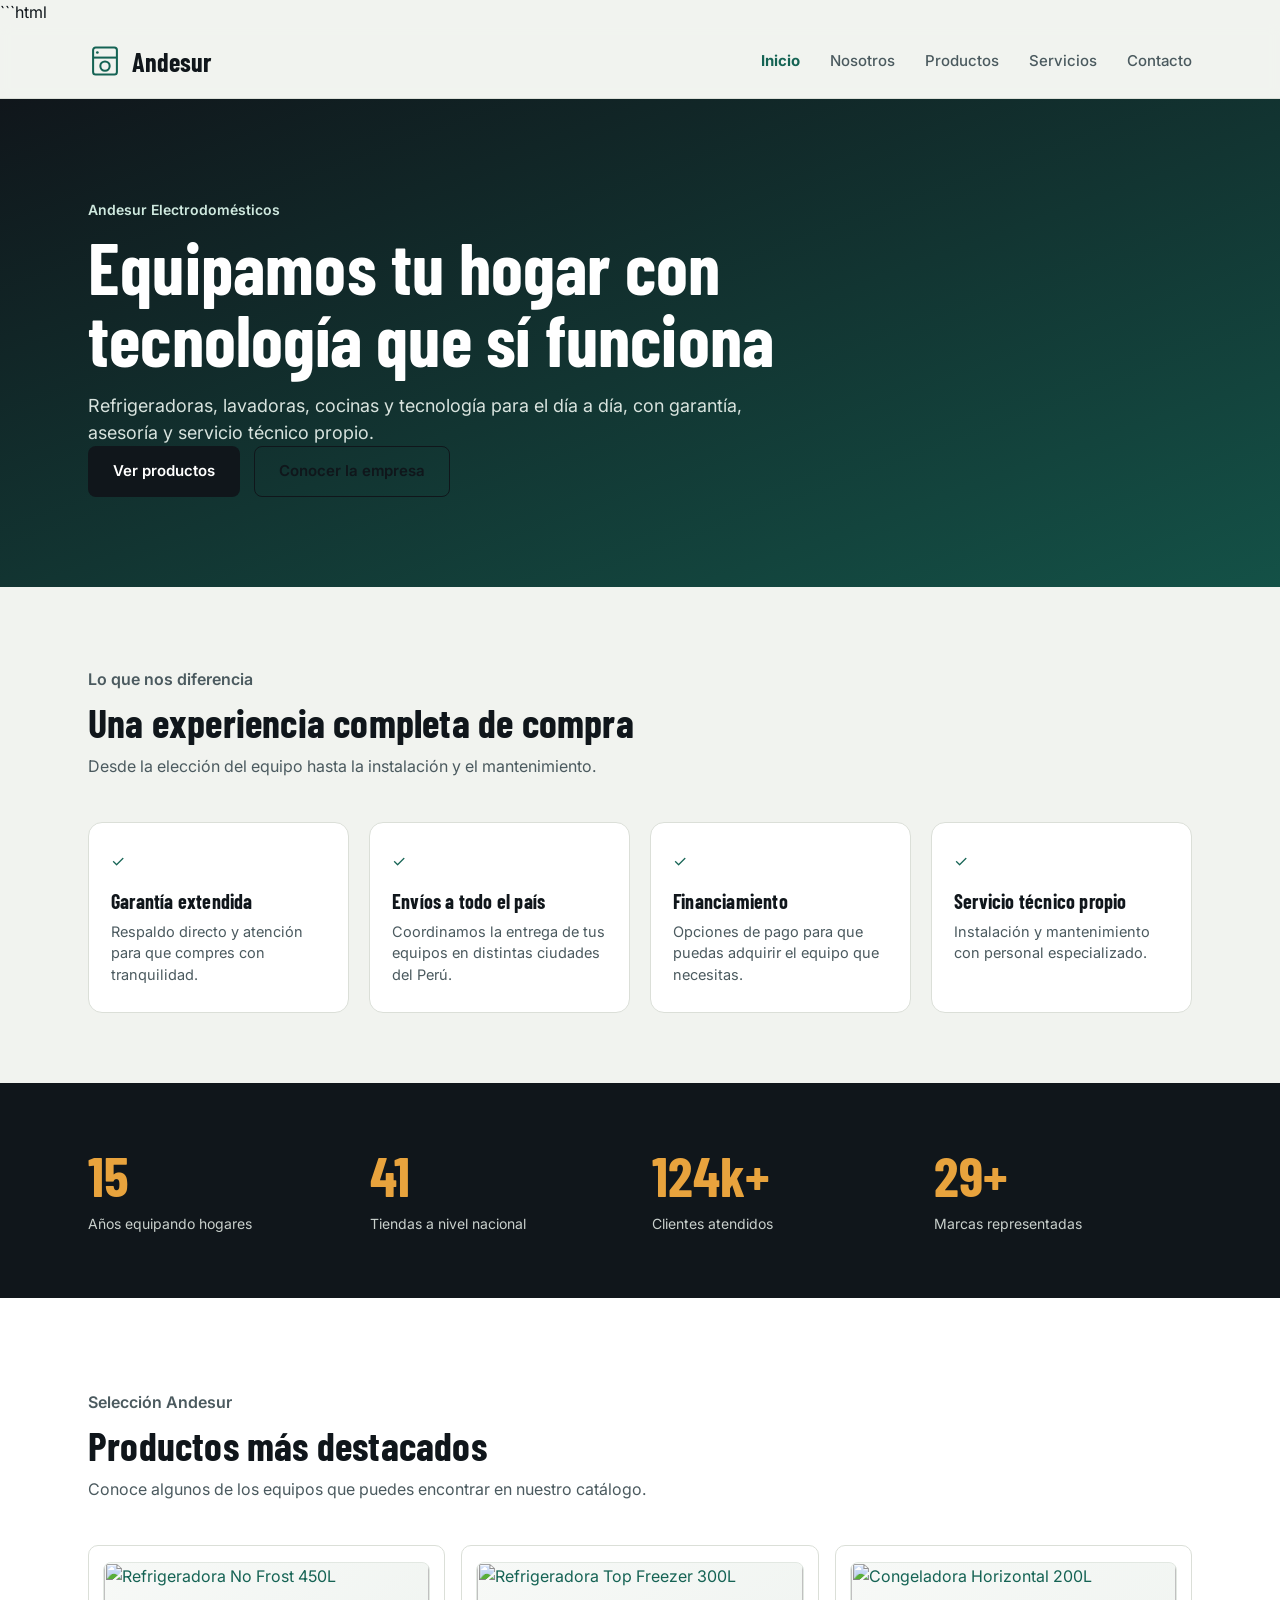
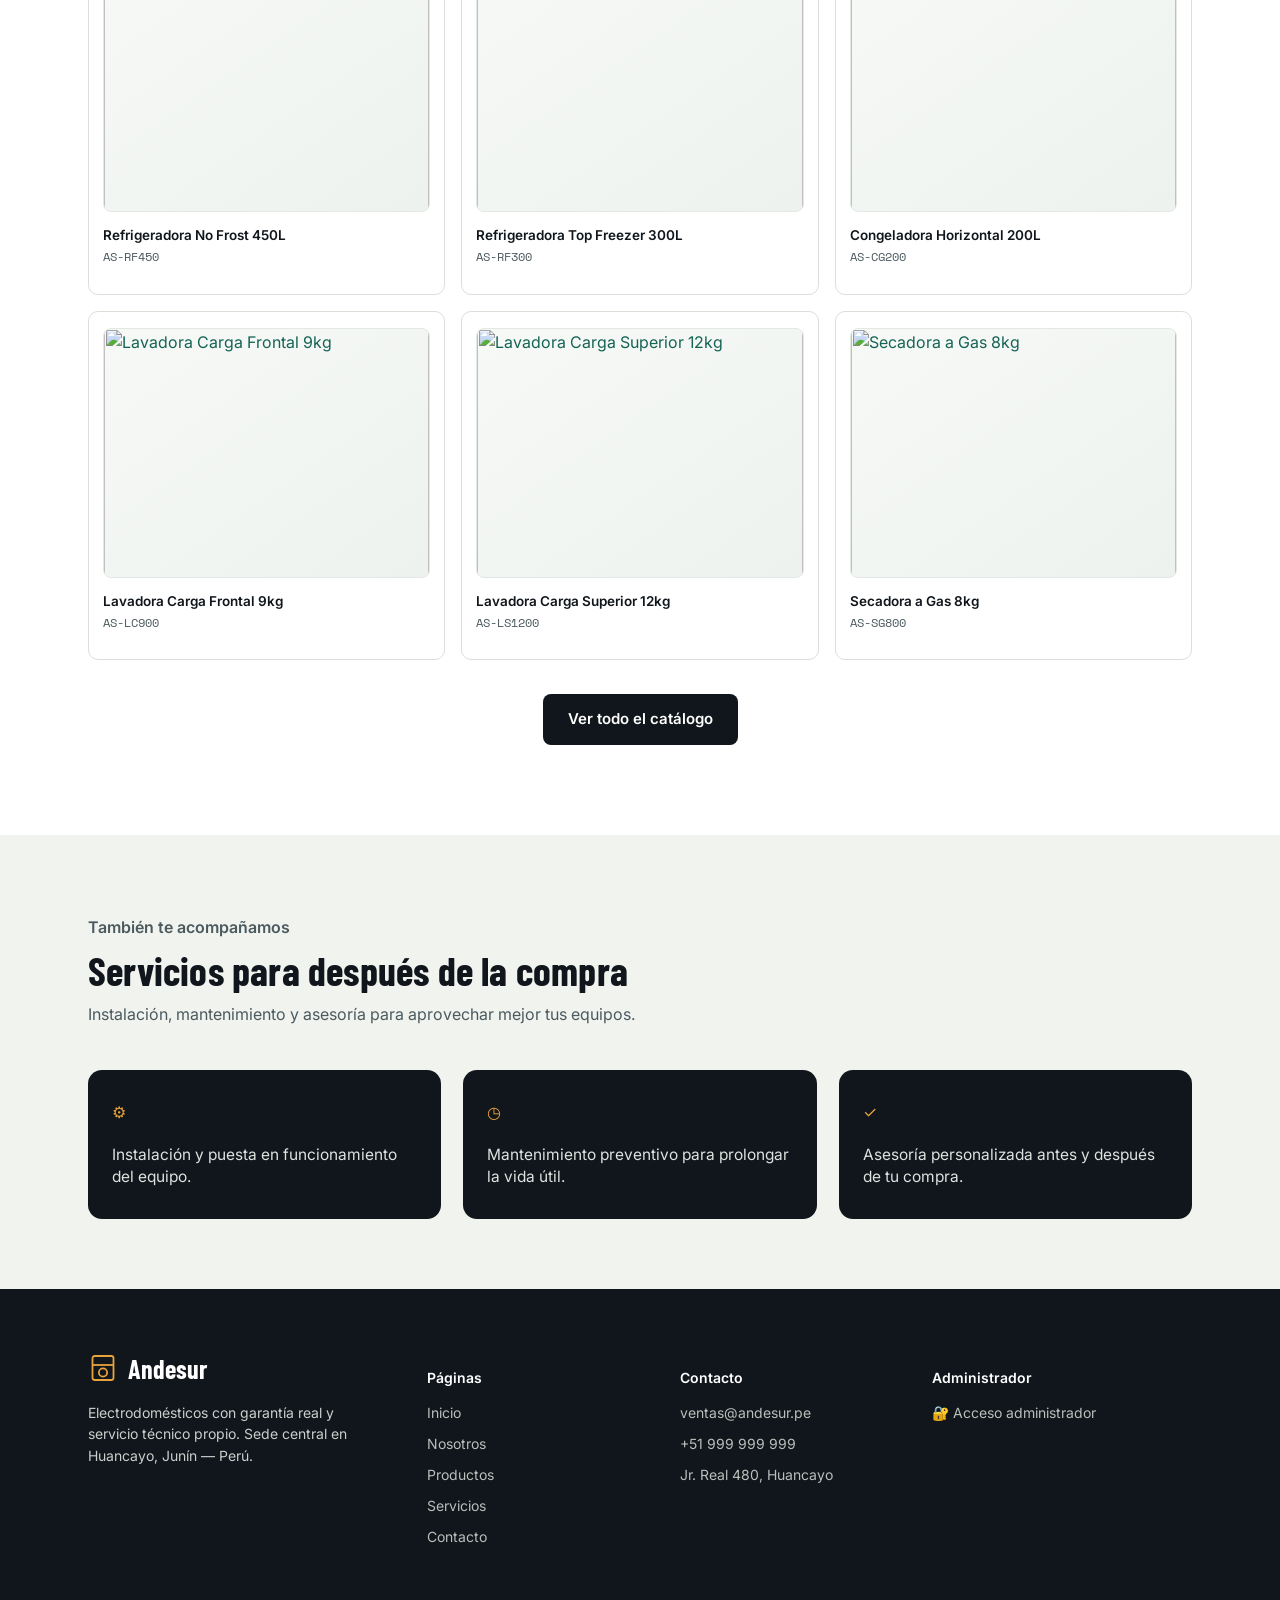
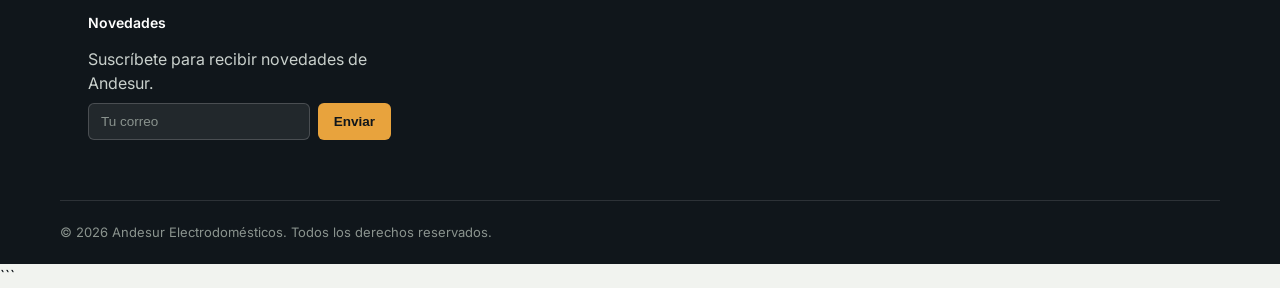
==== index.html @ d5e5483d "Add files via upload" ====
```html
<!DOCTYPE html>
<html lang="es">
<head>
<meta charset="UTF-8">
<meta name="viewport" content="width=device-width, initial-scale=1.0">

<title>Inicio | Andesur</title>

<link rel="stylesheet" href="styles.css">

<link rel="preconnect" href="https://fonts.googleapis.com">
<link rel="preconnect" href="https://fonts.gstatic.com" crossorigin>

<link href="https://fonts.googleapis.com/css2?family=Barlow+Condensed:wght@600;700&family=Inter:wght@400;500;600;700&family=Space+Mono:wght@400;700&display=swap" rel="stylesheet">

</head>

<body>

<!-- =========================
     CABECERA
========================= -->

<header class="site-header">

  <div class="wrap header-inner">

    <a href="index.html" class="brand">

      <span class="brand-mark" aria-hidden="true">

        <svg viewBox="0 0 40 40" width="34" height="34">

          <rect
            x="6"
            y="4"
            width="28"
            height="32"
            rx="3"
            fill="none"
            stroke="currentColor"
            stroke-width="2.4"
          />

          <line
            x1="6"
            y1="16"
            x2="34"
            y2="16"
            stroke="currentColor"
            stroke-width="2.4"
          />

          <circle
            cx="20"
            cy="26"
            r="5.5"
            fill="none"
            stroke="currentColor"
            stroke-width="2.4"
          />

          <circle
            cx="11"
            cy="10"
            r="1.6"
            fill="currentColor"
          />

        </svg>

      </span>

      <span class="brand-name">Andesur</span>

    </a>


    <!-- MENÚ -->

    <nav class="main-nav" id="mainNav">

      <a href="index.html" class="active">
        Inicio
      </a>

      <a href="nosotros.html">
        Nosotros
      </a>

      <a href="productos.html">
        Productos
      </a>

      <a href="servicios.html">
        Servicios
      </a>

      <a href="contacto.html">
        Contacto
      </a>

    </nav>


    <!-- BOTÓN MENÚ MÓVIL -->

    <button
      class="nav-toggle"
      id="navToggle"
      aria-label="Abrir menú"
      aria-expanded="false"
    >

      <span></span>
      <span></span>
      <span></span>

    </button>

  </div>

</header>


<!-- =========================
     CONTENIDO PRINCIPAL
========================= -->

<main>


<!-- =========================
     HERO
========================= -->

<section class="page-hero">

  <div class="wrap page-hero-inner">

    <p class="kicker">
      Andesur Electrodomésticos
    </p>

    <h1>
      Equipamos tu hogar con tecnología que sí funciona
    </h1>

    <p>
      Refrigeradoras, lavadoras, cocinas y tecnología para el día a día,
      con garantía, asesoría y servicio técnico propio.
    </p>

    <div class="hero-actions">

      <a
        href="productos.html"
        class="btn btn-primary"
      >
        Ver productos
      </a>

      <a
        href="nosotros.html"
        class="btn btn-ghost"
      >
        Conocer la empresa
      </a>

    </div>

  </div>

</section>


<!-- =========================
     CARACTERÍSTICAS
========================= -->

<section class="features">

  <div class="wrap">

    <div class="section-head">

      <p class="kicker">
        Lo que nos diferencia
      </p>

      <h2>
        Una experiencia completa de compra
      </h2>

      <p>
        Desde la elección del equipo hasta la instalación y el mantenimiento.
      </p>

    </div>


    <div class="feature-grid">


      <article class="feature-card">

        <span class="feature-icon">
          ✓
        </span>

        <h3>
          Garantía extendida
        </h3>

        <p>
          Respaldo directo y atención para que compres con tranquilidad.
        </p>

      </article>


      <article class="feature-card">

        <span class="feature-icon">
          ✓
        </span>

        <h3>
          Envíos a todo el país
        </h3>

        <p>
          Coordinamos la entrega de tus equipos en distintas ciudades del Perú.
        </p>

      </article>


      <article class="feature-card">

        <span class="feature-icon">
          ✓
        </span>

        <h3>
          Financiamiento
        </h3>

        <p>
          Opciones de pago para que puedas adquirir el equipo que necesitas.
        </p>

      </article>


      <article class="feature-card">

        <span class="feature-icon">
          ✓
        </span>

        <h3>
          Servicio técnico propio
        </h3>

        <p>
          Instalación y mantenimiento con personal especializado.
        </p>

      </article>


    </div>

  </div>

</section>


<!-- =========================
     ESTADÍSTICAS
========================= -->

<section class="stats">

  <div class="wrap stats-grid">


    <div class="stat">

      <span
        class="stat-num"
        data-count="15"
      >
        0
      </span>

      <span class="stat-label">
        Años equipando hogares
      </span>

    </div>


    <div class="stat">

      <span
        class="stat-num"
        data-count="42"
      >
        0
      </span>

      <span class="stat-label">
        Tiendas a nivel nacional
      </span>

    </div>


    <div class="stat">

      <span
        class="stat-num"
        data-count="128"
        data-suffix="k+"
      >
        0
      </span>

      <span class="stat-label">
        Clientes atendidos
      </span>

    </div>


    <div class="stat">

      <span
        class="stat-num"
        data-count="30"
        data-suffix="+"
      >
        0
      </span>

      <span class="stat-label">
        Marcas representadas
      </span>

    </div>


  </div>

</section>


<!-- =========================
     PRODUCTOS DESTACADOS
========================= -->

<section class="featured-products">

  <div class="wrap">

    <div class="section-head">

      <p class="kicker">
        Selección Andesur
      </p>

      <h2>
        Productos más destacados
      </h2>

      <p>
        Conoce algunos de los equipos que puedes encontrar en nuestro catálogo.
      </p>

    </div>


    <!--
      AQUÍ JAVASCRIPT CARGA
      LOS PRODUCTOS MARCADOS COMO DESTACADOS
      DESDE data.js
    -->

    <div
      id="featuredProducts"
      class="catalog-grid featured-grid"
    ></div>


    <div class="featured-actions">

      <a
        href="productos.html"
        class="btn btn-primary"
      >
        Ver todo el catálogo
      </a>

    </div>

  </div>

</section>


<!-- =========================
     SERVICIOS
========================= -->

<section class="service">

  <div class="wrap">

    <div class="section-head">

      <p class="kicker">
        También te acompañamos
      </p>

      <h2>
        Servicios para después de la compra
      </h2>

      <p>
        Instalación, mantenimiento y asesoría para aprovechar mejor tus equipos.
      </p>

    </div>


    <div class="service-grid">


      <figure class="service-card">

        <span class="service-icon">
          ⚙
        </span>

        <figcaption>
          Instalación y puesta en funcionamiento del equipo.
        </figcaption>

      </figure>


      <figure class="service-card">

        <span class="service-icon">
          ◷
        </span>

        <figcaption>
          Mantenimiento preventivo para prolongar la vida útil.
        </figcaption>

      </figure>


      <figure class="service-card">

        <span class="service-icon">
          ✓
        </span>

        <figcaption>
          Asesoría personalizada antes y después de tu compra.
        </figcaption>

      </figure>


    </div>

  </div>

</section>


</main>


<!-- =========================
     FOOTER
========================= -->

<footer class="site-footer">

  <div class="wrap footer-grid">


    <!-- INFORMACIÓN ANDESUR -->

    <div class="footer-brand">

      <span class="brand">

        <span
          class="brand-mark"
          aria-hidden="true"
        >

          <svg viewBox="0 0 40 40" width="30" height="30">

            <rect
              x="6"
              y="4"
              width="28"
              height="32"
              rx="3"
              fill="none"
              stroke="currentColor"
              stroke-width="2.4"
            />

            <line
              x1="6"
              y1="16"
              x2="34"
              y2="16"
              stroke="currentColor"
              stroke-width="2.4"
            />

            <circle
              cx="20"
              cy="26"
              r="5.5"
              fill="none"
              stroke="currentColor"
              stroke-width="2.4"
            />

          </svg>

        </span>

        <span class="brand-name">
          Andesur
        </span>

      </span>


      <p>
        Electrodomésticos con garantía real y servicio técnico propio.
        Sede central en Huancayo, Junín — Perú.
      </p>

    </div>


    <!-- PÁGINAS -->

    <div class="footer-col">

      <h4>
        Páginas
      </h4>

      <a href="index.html">
        Inicio
      </a>

      <a href="nosotros.html">
        Nosotros
      </a>

      <a href="productos.html">
        Productos
      </a>

      <a href="servicios.html">
        Servicios
      </a>

      <a href="contacto.html">
        Contacto
      </a>

    </div>


    <!-- CONTACTO -->

    <div class="footer-col">

      <h4>
        Contacto
      </h4>

      <a href="mailto:ventas@andesur.pe">

        <span id="footerEmail">
          ventas@andesur.pe
        </span>

      </a>

      <a href="tel:+51999999999">

        <span id="footerPhone">
          +51 999 999 999
        </span>

      </a>

      <span>
        Jr. Real 480, Huancayo
      </span>

    </div>


    <!-- =========================
         ADMINISTRADOR
    ========================= -->

    <div class="footer-col">

      <h4>
        Administrador
      </h4>

      <a
        href="admin.html"
        class="admin-link"
        title="Ingresar al panel de administración"
      >

        🔐 Acceso administrador

      </a>

    </div>


    <!-- NOVEDADES -->

    <div class="footer-col footer-news">

      <h4>
        Novedades
      </h4>

      <p>
        Suscríbete para recibir novedades de Andesur.
      </p>


      <form
        class="news-form"
        onsubmit="return false;"
      >

        <input
          type="email"
          placeholder="Tu correo"
          aria-label="Correo electrónico"
          required
        >

        <button type="submit">
          Enviar
        </button>

      </form>

    </div>


  </div>


  <!-- =========================
       PIE INFERIOR
  ========================= -->

  <div class="wrap footer-bottom">

    <span>
      © 2026 Andesur Electrodomésticos.
      Todos los derechos reservados.
    </span>

  </div>

</footer>


<!-- =========================
     JAVASCRIPT
========================= -->

<script src="data.js"></script>

<script src="catalog.js"></script>

<script src="footer-data.js"></script>

<script src="script.js"></script>


</body>
</html>
```
---- styles.css ----
/* ===== Tokens ===== */
:root{
  --bg: #F1F3EF;
  --panel: #FFFFFF;
  --ink: #10161B;
  --ink-soft: #4B5A5F;
  --line: #DBDFD8;
  --green: #1F8A70;
  --green-dark: #156354;
  --amber: #E8A33D;
  --amber-dark: #B97B1E;
  --grade-g: #C5473C;
  --grade-f: #D9713E;
  --grade-e: #E0983B;
  --grade-d: #E0B23B;
  --grade-c: #B7C23E;
  --grade-b: #6FB13E;
  --grade-a: #1F8A70;

  --font-display: "Barlow Condensed", sans-serif;
  --font-body: "Inter", sans-serif;
  --font-mono: "Space Mono", monospace;

  --radius-card: 14px;
}

*{box-sizing:border-box;}
html{scroll-behavior:smooth;}
body{
  margin:0;
  background:var(--bg);
  color:var(--ink);
  font-family:var(--font-body);
  line-height:1.5;
  -webkit-font-smoothing:antialiased;
}
a{color:inherit;text-decoration:none;}
img,svg{display:block;max-width:100%;}
ul{margin:0;padding:0;list-style:none;}
.wrap{
  max-width:1160px;
  margin:0 auto;
  padding:0 28px;
}

h1,h2,h3{
  font-family:var(--font-display);
  font-weight:700;
  letter-spacing:.2px;
  margin:0;
  color:var(--ink);
}
h2{font-size:clamp(28px,3.4vw,40px); line-height:1.08;}
h3{font-size:20px; line-height:1.2;}
p{margin:0;}

.kicker{
  font-size:14px;
  color:var(--green-dark);
  font-weight:600;
  margin:0 0 10px;
}

.btn{
  display:inline-flex;
  align-items:center;
  gap:8px;
  padding:13px 24px;
  border-radius:8px;
  font-weight:600;
  font-size:15px;
  border:1.5px solid transparent;
  transition:transform .15s ease, background .15s ease, color .15s ease, border-color .15s ease;
}
.btn-primary{
  background:var(--ink);
  color:#fff;
}
.btn-primary:hover{ background:var(--green-dark); }
.btn-ghost{
  border-color:var(--ink);
  color:var(--ink);
}
.btn-ghost:hover{ background:var(--ink); color:#fff; }

.link-arrow{
  display:inline-block;
  margin-top:18px;
  font-weight:600;
  color:var(--green-dark);
  border-bottom:1.5px solid var(--green-dark);
  padding-bottom:2px;
}

.section-head{
  max-width:560px;
  margin-bottom:44px;
}
.section-head p{
  margin-top:10px;
  color:var(--ink-soft);
  font-size:16px;
}

/* ===== Portada / Cover ===== */
.cover{
  min-height:100vh;
  display:flex;
  align-items:center;
  justify-content:center;
  text-align:center;
  position:relative;
  background:
    radial-gradient(circle at 20% 20%, rgba(232,163,61,.14), transparent 55%),
    linear-gradient(160deg, var(--ink) 0%, var(--green-dark) 130%);
  color:#fff;
  overflow:hidden;
}
.cover-inner{
  display:flex;
  flex-direction:column;
  align-items:center;
  padding-top:40px;
  padding-bottom:40px;
}
.cover-mark{
  color:var(--amber);
  display:flex;
  margin-bottom:18px;
}
.cover-name{
  font-family:var(--font-display);
  font-size:clamp(52px,9vw,110px);
  font-weight:700;
  line-height:1;
  letter-spacing:.5px;
  margin:0;
}
.cover-tagline{
  margin-top:14px;
  font-size:clamp(15px,1.8vw,19px);
  color:#D8E3DE;
  max-width:480px;
}
.cover-data{
  display:flex;
  flex-wrap:wrap;
  justify-content:center;
  gap:36px;
  margin-top:52px;
  padding-top:36px;
  border-top:1px solid rgba(255,255,255,.18);
  width:100%;
  max-width:680px;
}
.cover-data-item{ min-width:110px; }
.cover-data-num{
  display:block;
  font-family:var(--font-display);
  font-size:clamp(28px,3.4vw,36px);
  font-weight:700;
  color:var(--amber);
  line-height:1;
}
.cover-data-label{
  display:block;
  margin-top:8px;
  font-size:12.5px;
  color:#C9D0CC;
}
.cover-scroll{
  margin-top:56px;
  display:inline-flex;
  flex-direction:column;
  align-items:center;
  gap:8px;
  color:#fff;
  font-size:13px;
  font-weight:600;
}
.cover-scroll svg{ animation:cover-bounce 1.6s ease-in-out infinite; }
@keyframes cover-bounce{
  0%,100%{ transform:translateY(0); }
  50%{ transform:translateY(6px); }
}

/* ===== Header ===== */
.site-header{
  position:sticky;
  top:0;
  z-index:40;
  background:rgba(241,243,239,.92);
  backdrop-filter:blur(6px);
  border-bottom:1px solid var(--line);
}
.header-inner{
  display:flex;
  align-items:center;
  justify-content:space-between;
  height:74px;
}
.brand{
  display:flex;
  align-items:center;
  gap:10px;
}
.brand-mark{ color:var(--green-dark); display:flex; }
.brand-name{
  font-family:var(--font-display);
  font-size:26px;
  font-weight:700;
}
.main-nav{
  display:flex;
  align-items:center;
  gap:30px;
  font-size:15px;
  font-weight:500;
}
.main-nav a{ color:var(--ink-soft); }
.main-nav a:hover{ color:var(--ink); }
.nav-cta{
  background:var(--ink);
  color:#fff !important;
  padding:9px 18px;
  border-radius:7px;
}
.nav-cta:hover{ background:var(--green-dark) !important; }

.nav-toggle{
  display:none;
  flex-direction:column;
  gap:5px;
  background:none;
  border:0;
  cursor:pointer;
  padding:8px;
}
.nav-toggle span{
  width:22px; height:2px; background:var(--ink); display:block;
}

/* ===== Hero ===== */
.hero{ padding:76px 0 90px; }
.hero-grid{
  display:grid;
  grid-template-columns:1.1fr .9fr;
  gap:60px;
  align-items:center;
}
.hero h1{
  font-size:clamp(40px,5.6vw,64px);
  line-height:1.02;
  margin:0 0 22px;
}
.hero-underline{
  border-bottom:5px solid var(--amber);
}
.hero-lead{
  color:var(--ink-soft);
  font-size:18px;
  max-width:460px;
  margin-bottom:32px;
}
.hero-actions{ display:flex; gap:14px; flex-wrap:wrap; }

/* Energy label card */
.energy-card{
  background:var(--panel);
  border:1px solid var(--line);
  border-radius:4px;
  padding:22px 22px 24px;
  box-shadow:0 18px 40px -22px rgba(16,22,27,.35);
}
.energy-card-head{
  display:flex;
  justify-content:space-between;
  align-items:baseline;
  font-size:13px;
  font-weight:600;
  color:var(--ink-soft);
  margin-bottom:16px;
  border-bottom:1px solid var(--line);
  padding-bottom:12px;
}
.energy-card-code{
  font-family:var(--font-mono);
  font-size:11px;
  color:var(--ink-soft);
}
.energy-bars{ display:flex; flex-direction:column; gap:6px; }
.ebar{
  --w:40%;
  position:relative;
  height:30px;
  border-radius:0 15px 15px 0;
  width:var(--w);
  display:flex;
  align-items:center;
  padding:0 12px;
  color:#fff;
  font-family:var(--font-display);
  font-weight:700;
  font-size:15px;
}
.ebar:nth-child(1){background:var(--grade-g);}
.ebar:nth-child(2){background:var(--grade-f);}
.ebar:nth-child(3){background:var(--grade-e);}
.ebar:nth-child(4){background:var(--grade-d);}
.ebar:nth-child(5){background:var(--grade-c);}
.ebar:nth-child(6){background:var(--grade-b);}
.ebar-active{
  background:var(--grade-a) !important;
  box-shadow:0 0 0 2px var(--grade-a), 0 8px 18px -8px rgba(31,138,112,.7);
}
.energy-card-note{
  margin-top:16px;
  font-size:13px;
  color:var(--ink-soft);
}

/* ===== Features ===== */
.features{ padding:70px 0; }
.feature-grid{
  display:grid;
  grid-template-columns:repeat(4,1fr);
  gap:20px;
}
.feature-card{
  background:var(--panel);
  border:1px solid var(--line);
  border-radius:var(--radius-card);
  padding:26px 22px;
}
.feature-icon{
  display:inline-flex;
  color:var(--green-dark);
  margin-bottom:16px;
}
.feature-card h3{ margin-bottom:8px; }
.feature-card p{ color:var(--ink-soft); font-size:14.5px; }

/* ===== Stats ===== */
.stats{
  background:var(--ink);
  color:#fff;
  padding:64px 0;
}
.stats-grid{
  display:grid;
  grid-template-columns:repeat(4,1fr);
  gap:24px;
  text-align:left;
}
.stat-num{
  display:block;
  font-family:var(--font-display);
  font-size:clamp(38px,4.6vw,56px);
  font-weight:700;
  color:var(--amber);
  line-height:1;
}
.stat-label{
  display:block;
  margin-top:10px;
  font-size:14px;
  color:#C9D0CC;
}

/* ===== Presence ===== */
.presence{ padding:80px 0; }
.presence-panel{
  display:grid;
  grid-template-columns:.8fr 1.2fr;
  gap:50px;
  align-items:center;
  background:var(--panel);
  border:1px solid var(--line);
  border-radius:18px;
  padding:40px;
}
.presence-map{ color:var(--green-dark); max-width:180px; margin:0 auto; }
.dot{ fill:var(--amber); }
.dot-main{ fill:var(--green-dark); }
.presence-stats{
  display:flex;
  gap:34px;
  flex-wrap:wrap;
  margin-bottom:20px;
}
.presence-num{
  display:block;
  font-family:var(--font-display);
  font-size:30px;
  font-weight:700;
  color:var(--green-dark);
}
.presence-label{
  display:block;
  font-size:13.5px;
  color:var(--ink-soft);
  margin-top:4px;
}
.presence-destinations{
  color:var(--ink-soft);
  font-size:15px;
}

/* ===== Offers ===== */
.offers{ padding:70px 0 90px; }
.offer-grid{
  display:grid;
  grid-template-columns:repeat(3,1fr);
  gap:22px;
}
.offer-card{
  position:relative;
  background:var(--panel);
  border:1px solid var(--line);
  border-radius:4px 16px 16px 4px;
  padding:28px 24px 24px;
  overflow:visible;
}
.offer-card::before{
  content:"";
  position:absolute;
  left:-1px; top:26px;
  width:14px; height:14px;
  background:var(--bg);
  border:1px solid var(--line);
  border-radius:50%;
}
.offer-tag{
  display:inline-block;
  background:var(--amber);
  color:var(--ink);
  font-size:12.5px;
  font-weight:700;
  padding:4px 10px;
  border-radius:4px;
  margin-bottom:18px;
}
.offer-icon{ color:var(--green-dark); margin-bottom:14px; display:inline-flex;}
.offers-cta{ text-align:center; margin-top:40px; }

/* ===== Catálogo completo (modal) ===== */
.catalog-modal{
  position:fixed;
  inset:0;
  z-index:100;
  display:none;
}
.catalog-modal.is-open{ display:block; }
.catalog-overlay{
  position:absolute;
  inset:0;
  background:rgba(16,22,27,.55);
  backdrop-filter:blur(2px);
}
.catalog-panel{
  position:relative;
  margin:40px auto;
  width:min(1080px, 92vw);
  max-height:calc(100vh - 80px);
  background:var(--bg);
  border-radius:16px;
  border:1px solid var(--line);
  display:flex;
  flex-direction:column;
  overflow:hidden;
  box-shadow:0 24px 60px rgba(16,22,27,.35);
}
.catalog-panel-head{
  display:flex;
  align-items:center;
  justify-content:space-between;
  padding:22px 28px;
  border-bottom:1px solid var(--line);
  background:var(--panel);
}
.catalog-panel-head h2{
  font-family:var(--font-display);
  font-weight:700;
  font-size:26px;
  letter-spacing:.2px;
  margin:0;
}
.catalog-close{
  display:inline-flex;
  align-items:center;
  justify-content:center;
  width:36px; height:36px;
  border-radius:50%;
  border:1px solid var(--line);
  background:var(--bg);
  color:var(--ink);
  cursor:pointer;
  transition:background .15s ease, transform .15s ease;
}
.catalog-close:hover{ background:var(--line); }
.catalog-panel-body{
  overflow-y:auto;
  padding:28px 28px 40px;
}
.catalog-section{ margin-bottom:38px; }
.catalog-section:last-child{ margin-bottom:0; }
.catalog-section-title{
  font-family:var(--font-display);
  font-weight:700;
  font-size:20px;
  letter-spacing:.3px;
  margin:0 0 16px;
  padding-bottom:10px;
  border-bottom:2px solid var(--green-dark);
  display:inline-block;
}
.catalog-grid{
  display:grid;
  grid-template-columns:repeat(4, 1fr);
  gap:16px;
}
.catalog-card{
  background:var(--panel);
  border:1px solid var(--line);
  border-radius:10px;
  padding:16px 14px 14px;
  display:flex;
  flex-direction:column;
  align-items:flex-start;
  gap:4px;
}
.catalog-card .offer-tag{ margin-bottom:10px; }
.catalog-photo{
  width:100%;
  height:100px;
  border-radius:8px;
  background:linear-gradient(160deg, #EAF2EE, #DCE8E1);
  color:var(--green-dark);
  display:flex;
  align-items:center;
  justify-content:center;
  margin-bottom:10px;
}
.catalog-name{ font-weight:600; font-size:13.5px; line-height:1.35; }
.catalog-model{ font-family:var(--font-mono); color:var(--ink-soft); font-size:11.5px; }

@media (max-width: 880px){
  .catalog-grid{ grid-template-columns:repeat(2, 1fr); }
}
@media (max-width: 520px){
  .catalog-panel{ margin:0; width:100vw; max-height:100vh; border-radius:0; }
  .catalog-grid{ grid-template-columns:1fr; }
  .catalog-panel-head{ padding:18px 18px; }
  .catalog-panel-body{ padding:20px 18px 32px; }
}

/* ---- Product photo + hover tooltip ---- */
.product-card{ padding-bottom:24px; }
.product-photo{
  position:relative;
  height:170px;
  margin-top:4px;
  border-radius:10px;
  background:linear-gradient(160deg, #EAF2EE, #DCE8E1);
  display:flex;
  align-items:center;
  justify-content:center;
  color:var(--green-dark);
  cursor:pointer;
}
.product-tooltip{
  position:absolute;
  left:50%;
  bottom:calc(100% + 12px);
  transform:translateX(-50%) translateY(6px);
  min-width:190px;
  background:var(--ink);
  color:#fff;
  padding:10px 14px;
  border-radius:8px;
  font-size:12.5px;
  line-height:1.45;
  text-align:left;
  display:flex;
  flex-direction:column;
  gap:2px;
  opacity:0;
  pointer-events:none;
  transition:opacity .18s ease, transform .18s ease;
  z-index:5;
}
.product-tooltip::after{
  content:"";
  position:absolute;
  top:100%;
  left:50%;
  transform:translateX(-50%);
  border:6px solid transparent;
  border-top-color:var(--ink);
}
.tooltip-name{ font-weight:600; }
.tooltip-model{ font-family:var(--font-mono); color:#B8C0BB; font-size:11.5px; }
.product-photo:hover,
.product-photo:focus-visible{
  background:linear-gradient(160deg, #DCEAE3, #C9DCD1);
}
.product-photo:hover .product-tooltip,
.product-photo:focus-visible .product-tooltip{
  opacity:1;
  transform:translateX(-50%) translateY(0);
}

/* ===== Service ===== */
.service{ padding:70px 0; }
.service-grid{
  display:grid;
  grid-template-columns:repeat(3,1fr);
  gap:22px;
}
.service-card{
  margin:0;
  background:var(--ink);
  color:#fff;
  border-radius:var(--radius-card);
  padding:30px 24px;
}
.service-icon{ color:var(--amber); display:inline-flex; margin-bottom:20px; }
.service-card figcaption{ font-size:15.5px; line-height:1.45; color:#DDE3DF; }

/* ===== Testimonial ===== */
.testimonial{
  background:var(--green-dark);
  color:#fff;
  padding:80px 0;
}
.testimonial-inner{ max-width:700px; text-align:left; }
.testimonial-eyebrow{
  font-size:14px;
  font-weight:600;
  color:#CFE9DF;
  margin-bottom:18px;
}
.testimonial blockquote{
  margin:0;
  font-family:var(--font-display);
  font-size:clamp(22px,2.6vw,30px);
  line-height:1.3;
  font-weight:600;
}
.testimonial-name{
  margin-top:22px;
  font-size:14px;
  color:#CFE9DF;
}

/* ===== Location ===== */
.location{ padding:80px 0; }
.location-grid{
  display:grid;
  grid-template-columns:1fr .7fr;
  gap:50px;
  align-items:center;
}
.store-list{ margin:26px 0 30px; }
.store-list li{
  padding:14px 0;
  border-top:1px solid var(--line);
  font-size:15.5px;
  color:var(--ink-soft);
}
.store-list li:last-child{ border-bottom:1px solid var(--line); }
.store-list strong{ color:var(--ink); margin-right:6px; }
.location-visual{ color:var(--green-dark); max-width:220px; margin:0 auto; }

/* ===== Footer ===== */
.site-footer{
  background:var(--ink);
  color:#C9D0CC;
  padding:60px 0 0;
}
.footer-grid{
  display:grid;
  grid-template-columns:1.4fr 1fr 1fr 1.2fr;
  gap:36px;
  padding-bottom:44px;
  border-bottom:1px solid rgba(255,255,255,.12);
}
.footer-brand .brand-mark{ color:var(--amber); }
.footer-brand .brand-name{ color:#fff; }
.footer-brand p{
  margin-top:14px;
  font-size:14px;
  line-height:1.55;
  max-width:280px;
}
.footer-col h4{
  color:#fff;
  font-family:var(--font-body);
  font-size:14px;
  font-weight:600;
  margin-bottom:14px;
}
.footer-col a, .footer-col span{
  display:block;
  font-size:14px;
  margin-bottom:10px;
  color:#B8C0BB;
}
.footer-col a:hover{ color:#fff; }
.news-form{
  display:flex;
  gap:8px;
  margin-top:8px;
}
.news-form input{
  flex:1;
  background:rgba(255,255,255,.08);
  border:1px solid rgba(255,255,255,.18);
  border-radius:6px;
  padding:10px 12px;
  color:#fff;
  font-size:13.5px;
}
.news-form input::placeholder{ color:#8A938E; }
.news-form button{
  background:var(--amber);
  color:var(--ink);
  border:0;
  border-radius:6px;
  padding:0 16px;
  font-weight:700;
  font-size:13.5px;
  cursor:pointer;
}
.footer-bottom{
  padding:22px 0;
  font-size:13px;
  color:#8A938E;
}

/* ===== Motion ===== */
@media (prefers-reduced-motion: no-preference){
  .ebar{
    width:0;
    animation:grow-bar .9s ease forwards;
    animation-delay:.15s;
  }
  .ebar:nth-child(1){animation-delay:.05s;}
  .ebar:nth-child(2){animation-delay:.15s;}
  .ebar:nth-child(3){animation-delay:.25s;}
  .ebar:nth-child(4){animation-delay:.35s;}
  .ebar:nth-child(5){animation-delay:.45s;}
  .ebar:nth-child(6){animation-delay:.55s;}
  .ebar:nth-child(7){animation-delay:.65s;}
}
@keyframes grow-bar{
  to{ width:var(--w); }
}

/* ===== Focus ===== */
a:focus-visible, button:focus-visible, input:focus-visible{
  outline:2.5px solid var(--amber);
  outline-offset:2px;
}

/* ===== Responsive ===== */
@media (max-width:980px){
  .cover-data{ gap:26px; }
  .hero-grid{ grid-template-columns:1fr; }
  .hero-visual{ max-width:420px; }
  .feature-grid{ grid-template-columns:repeat(2,1fr); }
  .presence-panel{ grid-template-columns:1fr; }
  .presence-map{ display:none; }
  .service-grid{ grid-template-columns:1fr; }
  .offer-grid{ grid-template-columns:repeat(2,1fr); }
  .location-grid{ grid-template-columns:1fr; }
  .location-visual{ display:none; }
  .footer-grid{ grid-template-columns:1fr 1fr; }
}
@media (max-width:680px){
  .cover-data{ gap:20px 30px; }
  .cover-data-item{ min-width:80px; }
  .product-tooltip{ min-width:160px; font-size:12px; }
  .main-nav{
    position:absolute;
    top:74px; left:0; right:0;
    background:var(--bg);
    border-bottom:1px solid var(--line);
    flex-direction:column;
    align-items:flex-start;
    gap:0;
    padding:10px 28px 20px;
    display:none;
  }
  .main-nav.open{ display:flex; }
  .main-nav a{ padding:12px 0; width:100%; border-top:1px solid var(--line); }
  .main-nav a:first-child{ border-top:0; }
  .nav-cta{ margin-top:10px; text-align:center; }
  .nav-toggle{ display:flex; }
  .feature-grid{ grid-template-columns:1fr; }
  .offer-grid{ grid-template-columns:1fr; }
  .stats-grid{ grid-template-columns:1fr 1fr; }
  .footer-grid{ grid-template-columns:1fr; }
}

/* ===== Estructura de páginas separadas ===== */
.page-hero{
  padding:100px 0 90px;
  background:linear-gradient(160deg,var(--ink) 0%,var(--green-dark) 130%);
  color:#fff;
}
.page-hero-small{padding:78px 0 72px;}
.page-hero h1{
  color:#fff;
  font-size:clamp(44px,6vw,72px);
  line-height:1;
  max-width:850px;
}
.page-hero p:not(.kicker){
  color:#D8E3DE;
  font-size:18px;
  max-width:700px;
  margin-top:18px;
}
.page-hero .kicker{color:#CFE9DF;}
.page-hero-inner{max-width:1160px;}
.info-section{padding:82px 0;}
.info-grid{
  display:grid;
  grid-template-columns:1.1fr .9fr;
  gap:50px;
  align-items:start;
}
.info-grid p:not(.kicker){color:var(--ink-soft);font-size:16px;margin-top:16px;max-width:700px;}
.info-card,.simple-card{
  background:var(--panel);
  border:1px solid var(--line);
  border-radius:var(--radius-card);
  padding:28px;
}
.check-list{margin-top:18px;}
.check-list li{
  padding:13px 0 13px 24px;
  border-top:1px solid var(--line);
  color:var(--ink-soft);
  position:relative;
}
.check-list li::before{
  content:"✓";
  position:absolute;
  left:0;
  color:var(--green-dark);
  font-weight:700;
}
.three-cols{
  display:grid;
  grid-template-columns:repeat(3,1fr);
  gap:22px;
}
.simple-card h3{margin-bottom:10px;}
.simple-card p{color:var(--ink-soft);}
.catalog-page{padding:82px 0 96px;}
.catalog-page-body{background:transparent;}
.catalog-page-body .catalog-section{margin-bottom:52px;}
.catalog-page-body .catalog-section-title{font-size:24px;}
.catalog-page-body .catalog-grid{grid-template-columns:repeat(4,1fr);}
.product-big{font-family:var(--font-display);font-size:52px;}
.main-nav a.active{color:var(--green-dark);font-weight:700;}
.contact-extra{padding-top:30px;}
.contact-extra .simple-card .link-arrow{margin-top:16px;}
@media(max-width:980px){
  .info-grid{grid-template-columns:1fr;}
  .three-cols{grid-template-columns:1fr;}
  .catalog-page-body .catalog-grid{grid-template-columns:repeat(2,1fr);}
}
@media(max-width:680px){
  .page-hero{padding:70px 0 60px;}
  .page-hero-small{padding:60px 0 52px;}
  .catalog-page-body .catalog-grid{grid-template-columns:1fr;}
}

/* ===== Productos destacados y catálogo administrable ===== */
.featured-products{padding:82px 0 90px;background:#fff;}
.featured-grid{grid-template-columns:repeat(3,1fr);}
.featured-actions{text-align:center;margin-top:34px;}
.live-product-card{position:relative;overflow:hidden;}
.live-photo{height:220px;background:#F4F6F2;display:flex;align-items:center;justify-content:center;overflow:hidden;}
.live-photo img{width:100%;height:100%;object-fit:cover;}
.product-placeholder{height:100%;width:100%;display:flex;flex-direction:column;align-items:center;justify-content:center;color:var(--green-dark);background:linear-gradient(145deg,#edf2ed,#f9faf8);}
.product-placeholder span{font-family:var(--font-display);font-size:32px;font-weight:700;letter-spacing:1px;}
.product-placeholder small{font-size:12px;margin-top:4px;color:var(--ink-soft);}
.product-badge{position:absolute;z-index:2;left:12px;top:12px;background:var(--amber);color:#10161B;padding:5px 9px;border-radius:6px;font-size:12px;font-weight:700;}
.product-prices{display:flex;align-items:center;gap:10px;margin-top:10px;}
.product-prices del{color:#7B8588;font-size:13px;}
.product-price{color:var(--green-dark);font-size:17px;}
.empty-state{color:var(--ink-soft);padding:25px 0;}
.catalog-page-body .catalog-grid{grid-template-columns:repeat(4,1fr);}

/* ===== Panel administrador ===== */
.admin-body{background:#EEF2EE;}
.admin-login{min-height:100vh;display:grid;place-items:center;padding:30px;background:linear-gradient(160deg,var(--ink),var(--green-dark));}
.admin-login-card{width:min(470px,100%);background:#fff;padding:42px;border-radius:18px;box-shadow:0 20px 60px rgba(0,0,0,.25);}
.admin-login-card h1{font-size:48px;}
.admin-login-card>p:not(.kicker){color:var(--ink-soft);margin:10px 0 24px;}
.admin-login form{display:grid;gap:16px;}
.admin-login label,.admin-form label{display:grid;gap:7px;font-weight:600;font-size:14px;color:var(--ink);}
.admin-login input,.admin-form input,.admin-form textarea{width:100%;border:1px solid var(--line);border-radius:8px;padding:12px 13px;font:inherit;background:#fff;color:var(--ink);}
.login-error{color:#B23A2F;min-height:18px;}
.admin-top{background:#fff;border-bottom:1px solid var(--line);}
.admin-top-inner{display:flex;justify-content:space-between;align-items:center;padding-top:20px;padding-bottom:20px;}
.admin-top h1{font-size:34px;}
.admin-actions{display:flex;gap:10px;align-items:center;}
.admin-main{padding:35px 0 70px;}
.admin-tabs{display:flex;gap:6px;margin-bottom:25px;border-bottom:1px solid var(--line);}
.admin-tab{border:0;background:transparent;padding:13px 18px;font:600 14px var(--font-body);color:var(--ink-soft);cursor:pointer;border-bottom:3px solid transparent;}
.admin-tab.active{color:var(--green-dark);border-bottom-color:var(--green-dark);}
.admin-panel{display:none;}
.admin-panel.active{display:block;}
.admin-panel-head{display:flex;justify-content:space-between;align-items:flex-end;gap:25px;margin-bottom:25px;}
.admin-panel-head>div p:not(.kicker){color:var(--ink-soft);margin-top:8px;}
.admin-product-list{display:grid;gap:12px;}
.admin-product-row{background:#fff;border:1px solid var(--line);border-radius:12px;padding:14px;display:grid;grid-template-columns:90px 1fr auto;gap:18px;align-items:center;}
.admin-product-thumb{width:90px;height:75px;background:#EEF2EE;border-radius:8px;overflow:hidden;display:grid;place-items:center;color:var(--green-dark);font:700 12px var(--font-display);}
.admin-product-thumb img{width:100%;height:100%;object-fit:cover;}
.admin-product-info h3{font-size:21px;}
.admin-product-info p{color:var(--ink-soft);font-size:13px;margin-top:4px;}
.admin-product-tags{display:flex;gap:7px;flex-wrap:wrap;margin-top:8px;}
.admin-product-tags span{font-size:11px;background:#EDF4EF;color:var(--green-dark);padding:4px 7px;border-radius:5px;font-weight:600;}
.admin-row-actions{display:flex;gap:7px;}
.btn-danger{background:#fff;border:1.5px solid #C5473C;color:#A2352D;}
.btn-danger:hover{background:#C5473C;color:#fff;}
.admin-form{display:grid;grid-template-columns:1fr 1fr;gap:18px;background:#fff;border:1px solid var(--line);padding:25px;border-radius:14px;}
.admin-form .full{grid-column:1/-1;}
.company-form{max-width:850px;}
.check-field{display:flex !important;grid-template-columns:none !important;align-items:center;gap:9px !important;}
.check-field input{width:auto;}
.admin-note{max-width:900px;margin-top:24px;background:#FFF7E8;border:1px solid #E8C98C;padding:15px;border-radius:9px;color:#6B5324;font-size:14px;}
.backup-actions{display:flex;gap:10px;flex-wrap:wrap;}
.file-button{cursor:pointer;}
.admin-modal{position:fixed;inset:0;background:rgba(16,22,27,.62);z-index:100;display:grid;place-items:center;padding:25px;overflow:auto;}
.admin-modal-card{background:#fff;width:min(800px,100%);border-radius:16px;padding:25px;max-height:90vh;overflow:auto;}
.modal-head{display:flex;justify-content:space-between;align-items:center;margin-bottom:22px;}
.modal-close{font-size:30px;border:0;background:transparent;cursor:pointer;line-height:1;}
.modal-actions{display:flex;justify-content:flex-end;gap:10px;}
.admin-image-preview{min-height:20px;}
.admin-image-preview img{max-height:180px;width:auto;border-radius:9px;border:1px solid var(--line);}
[hidden]{display:none !important;}

@media(max-width:900px){
  .featured-grid,.catalog-page-body .catalog-grid{grid-template-columns:repeat(2,1fr);}
  .admin-product-row{grid-template-columns:70px 1fr;}
  .admin-row-actions{grid-column:2;}
}
@media(max-width:650px){
  .featured-grid,.catalog-page-body .catalog-grid{grid-template-columns:1fr;}
  .admin-top-inner,.admin-panel-head{align-items:flex-start;flex-direction:column;}
  .admin-actions{width:100%;}
  .admin-form{grid-template-columns:1fr;}
  .admin-form .full{grid-column:1;}
  .admin-product-row{grid-template-columns:1fr;}
  .admin-row-actions{grid-column:1;}
}

/* ===== REDISEÑO ADMIN ANDESUR ===== */
:root{
  --admin-green:#176b4d;
  --admin-green-2:#0f513a;
  --admin-mint:#eaf6f0;
  --admin-gold:#d9a441;
  --admin-red:#b94a48;
  --admin-bg:#f4f7f5;
}
.admin-body{background:linear-gradient(180deg,#f7faf8 0%,#eef4f0 100%);color:#17231e;}
.admin-login{background:radial-gradient(circle at 15% 15%,rgba(53,126,93,.34),transparent 35%),linear-gradient(135deg,#10271e,#176b4d 58%,#0f513a);}
.admin-login-card{width:min(480px,100%);padding:44px;border:1px solid rgba(255,255,255,.5);border-radius:24px;box-shadow:0 30px 80px rgba(0,0,0,.28);}
.admin-login-card h1{font-size:52px;letter-spacing:-1px;color:#10271e;}
.admin-login input,.admin-form input,.admin-form textarea{border:1px solid #d6e2dc;border-radius:12px;background:#fbfdfc;transition:.2s ease;}
.admin-login input:focus,.admin-form input:focus,.admin-form textarea:focus{outline:none;border-color:#176b4d;box-shadow:0 0 0 4px rgba(23,107,77,.10);}
.admin-login .btn-primary,.admin-top .btn-primary,.admin-panel .btn-primary{background:var(--admin-green);border-color:var(--admin-green);box-shadow:0 8px 18px rgba(23,107,77,.16);}
.admin-login .btn-primary:hover,.admin-top .btn-primary:hover,.admin-panel .btn-primary:hover{background:var(--admin-green-2);transform:translateY(-1px);}
.admin-top{background:rgba(255,255,255,.94);backdrop-filter:blur(12px);border-bottom:1px solid #dce7e1;position:sticky;top:0;z-index:20;box-shadow:0 4px 18px rgba(24,52,40,.05);}
.admin-top h1{font-size:38px;letter-spacing:-.5px;color:var(--admin-green-2);}
.admin-main{padding:32px 0 70px;}
.admin-tabs{gap:4px;margin-bottom:28px;padding:5px;background:#e8efeb;border:1px solid #d8e4dd;border-radius:14px;width:max-content;}
.admin-tab{border:0!important;border-radius:10px;padding:11px 20px;color:#607068;background:transparent;}
.admin-tab.active{background:#fff;color:var(--admin-green-2);box-shadow:0 3px 10px rgba(30,67,52,.08);}
.admin-panel{animation:adminFade .22s ease;}
@keyframes adminFade{from{opacity:0;transform:translateY(4px)}to{opacity:1;transform:none}}
.admin-panel-head{margin-bottom:22px;align-items:center;}
.admin-panel-head h2{font-size:34px;letter-spacing:-.5px;color:#173c2c;}
.admin-head-actions{display:flex;align-items:center;gap:14px;flex-wrap:wrap;justify-content:flex-end;}
.product-summary{display:flex;gap:7px;flex-wrap:wrap;}
.summary-chip{background:#fff;border:1px solid #dbe6e0;border-radius:999px;padding:7px 11px;font-size:12px;color:#53655d;box-shadow:0 2px 7px rgba(28,58,46,.04);}
.summary-chip b{color:#173c2c;margin-right:3px;}
.summary-chip.summary-ok{background:#edf8f2;border-color:#cce7d8;color:#176b4d;}
.summary-chip.summary-off{background:#f5f5f4;color:#73736e;}
.admin-product-list{gap:14px;}
.admin-product-row{background:rgba(255,255,255,.96);border:1px solid #dce7e1;border-radius:17px;padding:15px;grid-template-columns:96px 1fr auto;gap:19px;box-shadow:0 5px 18px rgba(28,58,46,.055);transition:.2s ease;}
.admin-product-row:hover{transform:translateY(-1px);border-color:#c7d9cf;box-shadow:0 10px 26px rgba(28,58,46,.09);}
.admin-product-row.is-hidden{opacity:.72;background:#f7f8f7;}
.admin-product-thumb{width:96px;height:82px;border-radius:13px;background:linear-gradient(145deg,#eef5f1,#f8faf9);border:1px solid #e0e9e4;color:#176b4d;}
.admin-product-thumb img{object-fit:contain;padding:5px;}
.admin-product-info h3{font-size:20px;color:#173c2c;}
.admin-product-title-line{display:flex;align-items:center;gap:10px;flex-wrap:wrap;}
.visibility-badge{font-size:10px;letter-spacing:.7px;font-weight:800;padding:4px 8px;border-radius:999px;}
.visibility-badge.visible{background:#e7f6ee;color:#176b4d;}
.visibility-badge.hidden{background:#eeeeec;color:#74746e;}
.admin-product-tags span{border:1px solid #d8e8df;background:#f1f8f4;color:#176b4d;border-radius:999px;padding:5px 9px;}
.admin-row-actions{gap:8px;}
.btn-warn{background:#fff7e7!important;color:#9a6714!important;border:1px solid #ecd39b!important;}
.btn-warn:hover{background:#fff0ce!important;}
.btn-success{background:#e8f7ef!important;color:#176b4d!important;border:1px solid #bfe0ce!important;}
.btn-success:hover{background:#d9f0e4!important;}
.admin-form{border:1px solid #dce7e1;border-radius:18px;box-shadow:0 6px 20px rgba(28,58,46,.05);}
.admin-note{border-radius:12px;border-color:#e6d19d;background:#fffaf0;}
.admin-modal{backdrop-filter:blur(4px);background:rgba(9,24,18,.62);}
.admin-modal-card{border-radius:22px;box-shadow:0 30px 80px rgba(0,0,0,.25);}
@media(max-width:800px){
  .admin-head-actions{width:100%;justify-content:flex-start;}
  .product-summary{order:2;}
  .admin-product-row{grid-template-columns:78px 1fr;}
  .admin-product-thumb{width:78px;height:72px;}
  .admin-row-actions{grid-column:2;}
}
@media(max-width:560px){
  .admin-login-card{padding:30px 22px;border-radius:18px;}
  .admin-login-card h1{font-size:42px;}
  .admin-tabs{width:100%;overflow:auto;}
  .admin-tab{white-space:nowrap;padding:10px 13px;}
  .admin-product-row{grid-template-columns:1fr;}
  .admin-product-thumb{width:100%;height:150px;}
  .admin-row-actions{grid-column:1;width:100%;}
  .admin-row-actions .btn{flex:1;}
}

/* ===== Producto con imagen online ===== */
.catalog-photo{background:linear-gradient(145deg,#f7f9f7,#edf2ee);border:1px solid #e2e8e2;min-height:250px;display:flex;align-items:center;justify-content:center;overflow:hidden;}
.catalog-photo img{width:100%;height:250px;object-fit:cover;transition:transform .35s ease;}
.catalog-card:hover .catalog-photo img{transform:scale(1.035);}
.admin-product-thumb{background:#f4f7f4;}
.admin-product-thumb img{width:100%;height:100%;object-fit:cover;}
@media(max-width:700px){.catalog-photo,.catalog-photo img{height:220px;min-height:220px;}}
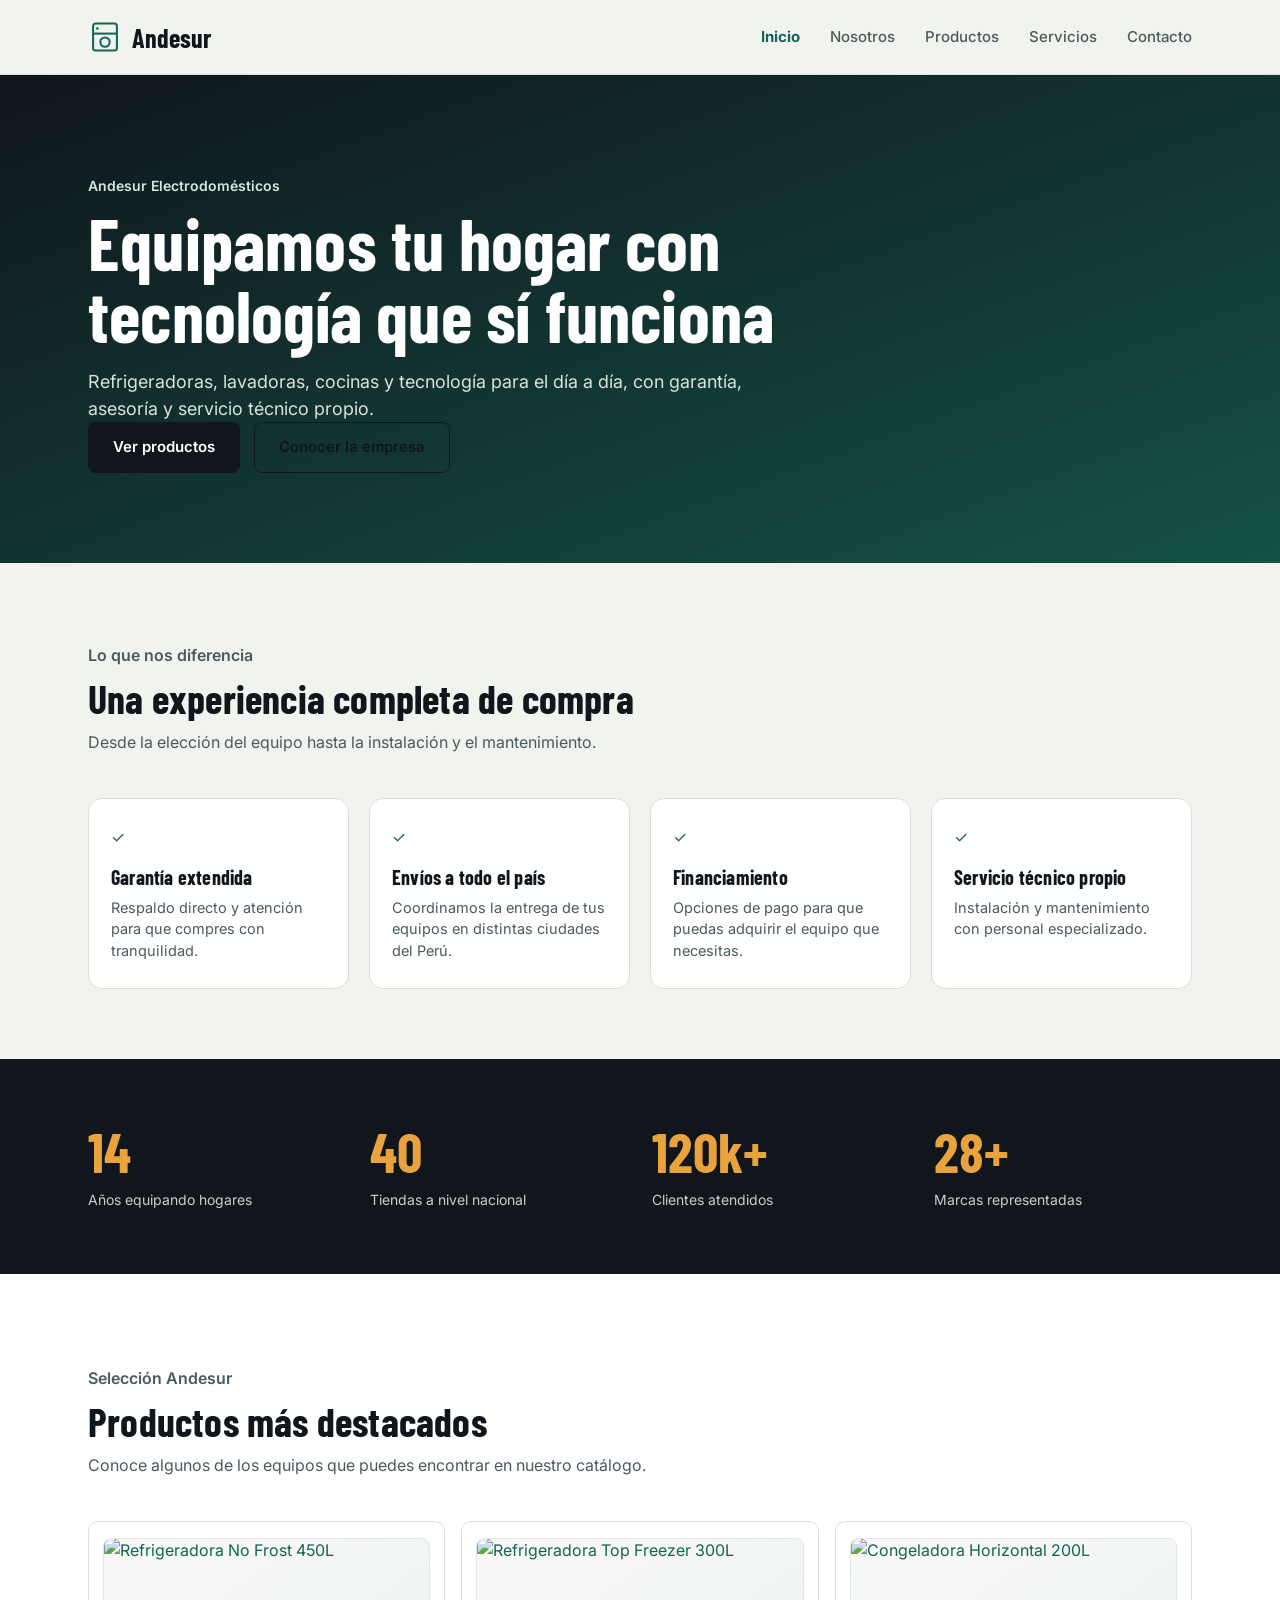
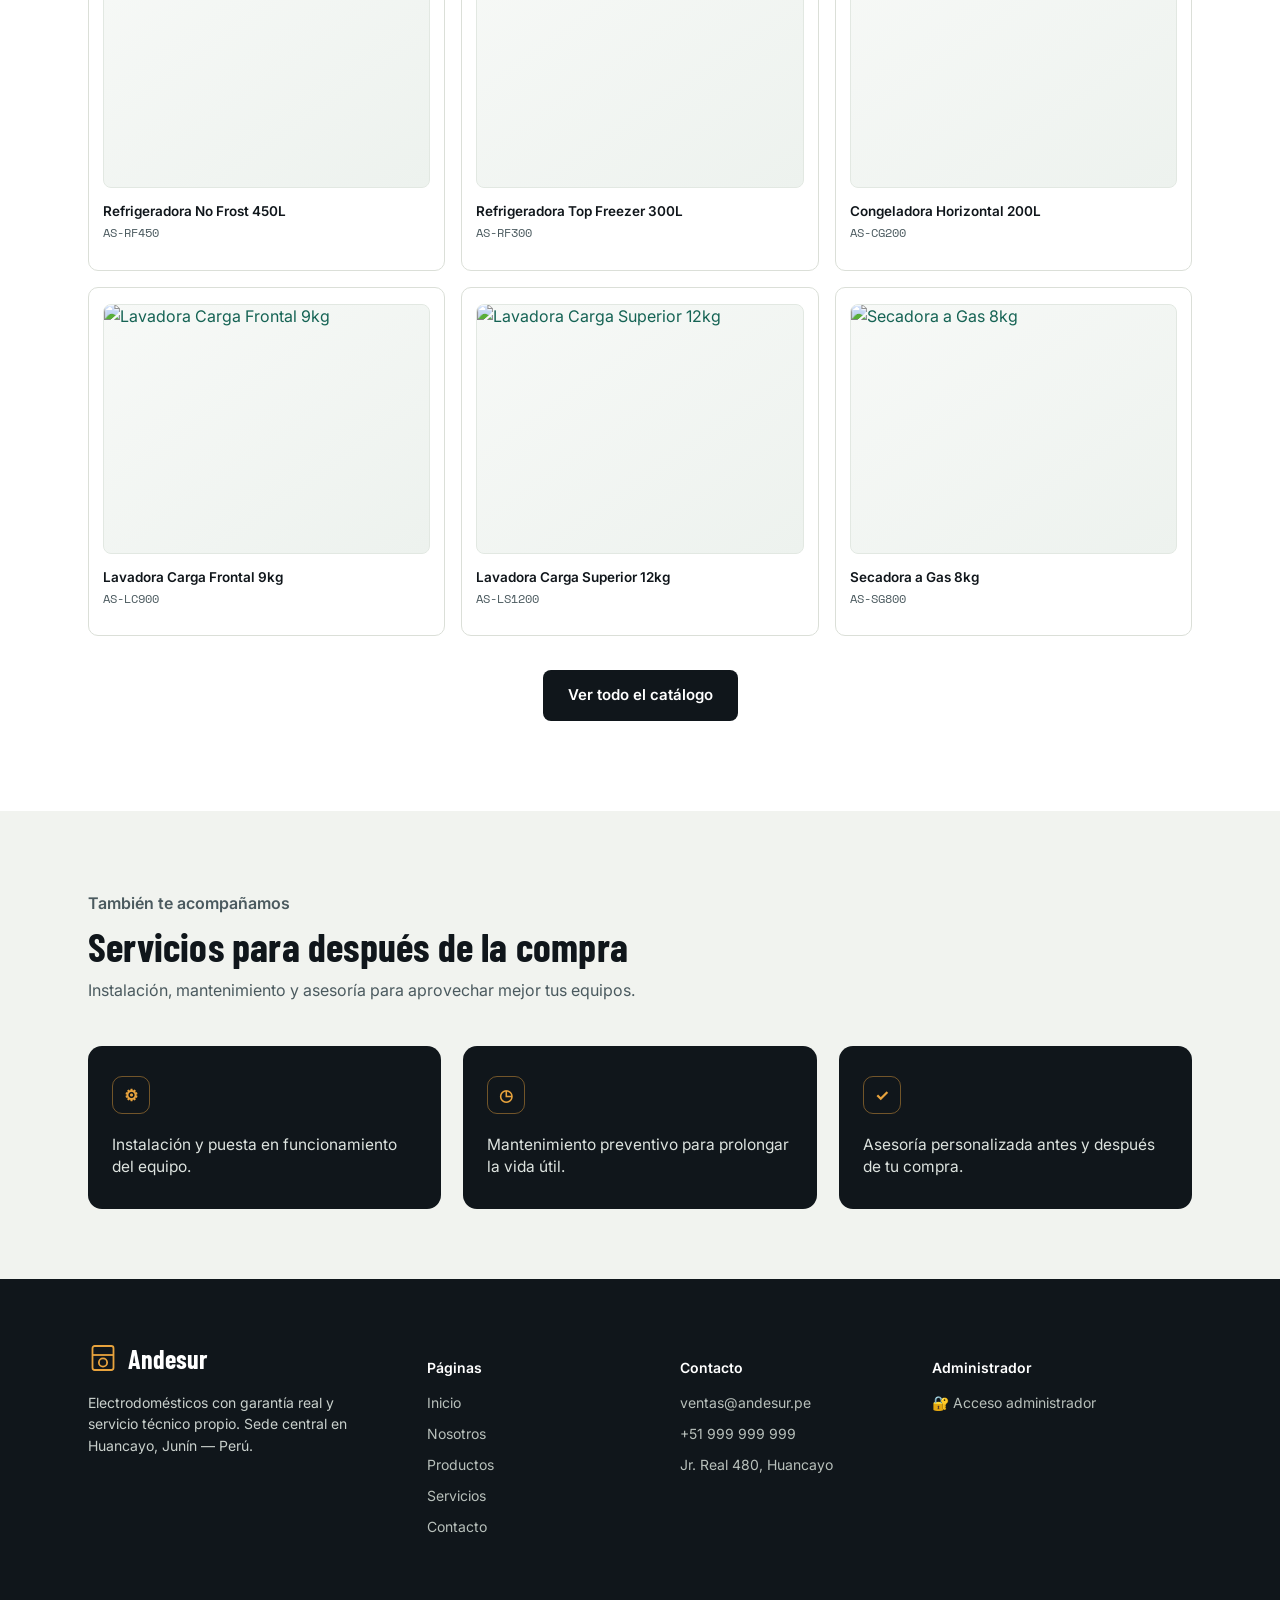
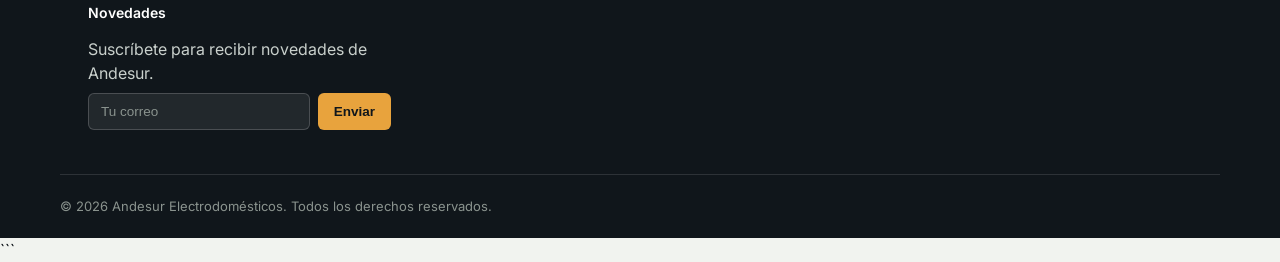
==== commit 77d3ae0f: "Add files via upload" ====
--- a/index.html
+++ b/index.html
@@ -1,4 +1,3 @@
-```html
 <!DOCTYPE html>
 <html lang="es">
 <head>
--- a/styles.css
+++ b/styles.css
@@ -1040,3 +1040,117 @@
 .admin-product-thumb{background:#f4f7f4;}
 .admin-product-thumb img{width:100%;height:100%;object-fit:cover;}
 @media(max-width:700px){.catalog-photo,.catalog-photo img{height:220px;min-height:220px;}}
+
+
+/* ===== Categorías de productos y servicios ===== */
+.category-filters{
+  display:flex;
+  flex-wrap:wrap;
+  gap:10px;
+  margin:0 0 34px;
+  padding:0 0 2px;
+}
+.category-filter{
+  appearance:none;
+  border:1px solid var(--line);
+  background:var(--panel);
+  color:var(--ink-soft);
+  border-radius:999px;
+  padding:10px 17px;
+  font:600 13px var(--font-body);
+  cursor:pointer;
+  transition:all .18s ease;
+}
+.category-filter:hover{
+  border-color:var(--green-dark);
+  color:var(--green-dark);
+}
+.category-filter.active{
+  background:var(--green-dark);
+  color:#fff;
+  border-color:var(--green-dark);
+}
+.catalog-section-heading{
+  display:flex;
+  align-items:center;
+  justify-content:space-between;
+  gap:18px;
+  margin-bottom:16px;
+}
+.catalog-section-title{
+  margin:0;
+}
+.catalog-count{
+  color:var(--ink-soft);
+  font-size:12px;
+  font-weight:600;
+  white-space:nowrap;
+}
+.catalog-section{
+  margin-bottom:44px;
+}
+.catalog-section:last-child,
+.service-category:last-child{
+  margin-bottom:0;
+}
+.service-category{
+  margin-bottom:48px;
+}
+.service-category .catalog-section-title{
+  font-size:26px;
+  padding-bottom:10px;
+  border-bottom:2px solid var(--green-dark);
+  display:inline-block;
+}
+.service-category .service-grid{
+  grid-template-columns:repeat(3,1fr);
+}
+.service-card h3{
+  color:#fff;
+  margin-bottom:9px;
+}
+.service-card p{
+  color:#DDE3DF;
+  font-size:15px;
+  line-height:1.5;
+}
+.service-icon{
+  width:38px;
+  height:38px;
+  border:1px solid rgba(232,163,61,.45);
+  border-radius:10px;
+  align-items:center;
+  justify-content:center;
+  font-weight:700;
+}
+.admin-category{
+  display:inline-block;
+  margin-top:5px;
+  color:var(--green-dark);
+  font-size:12px;
+  font-weight:700;
+}
+.admin-service-row{
+  display:grid;
+  grid-template-columns:1fr auto;
+  gap:20px;
+  align-items:center;
+  background:var(--panel);
+  border:1px solid var(--line);
+  border-radius:12px;
+  padding:18px;
+  margin-bottom:12px;
+}
+.admin-service-info h3{margin-bottom:5px;}
+.admin-service-info p{color:var(--ink-soft);font-size:14px;}
+.is-hidden{opacity:.58;}
+@media (max-width:880px){
+  .service-category .service-grid{grid-template-columns:repeat(2,1fr);}
+}
+@media (max-width:620px){
+  .catalog-section-heading{align-items:flex-start;flex-direction:column;gap:6px;}
+  .service-category .service-grid{grid-template-columns:1fr;}
+  .category-filters{overflow-x:auto;flex-wrap:nowrap;padding-bottom:8px;}
+  .category-filter{white-space:nowrap;}
+  .admin-service-row{grid-template-columns:1fr;}
+}
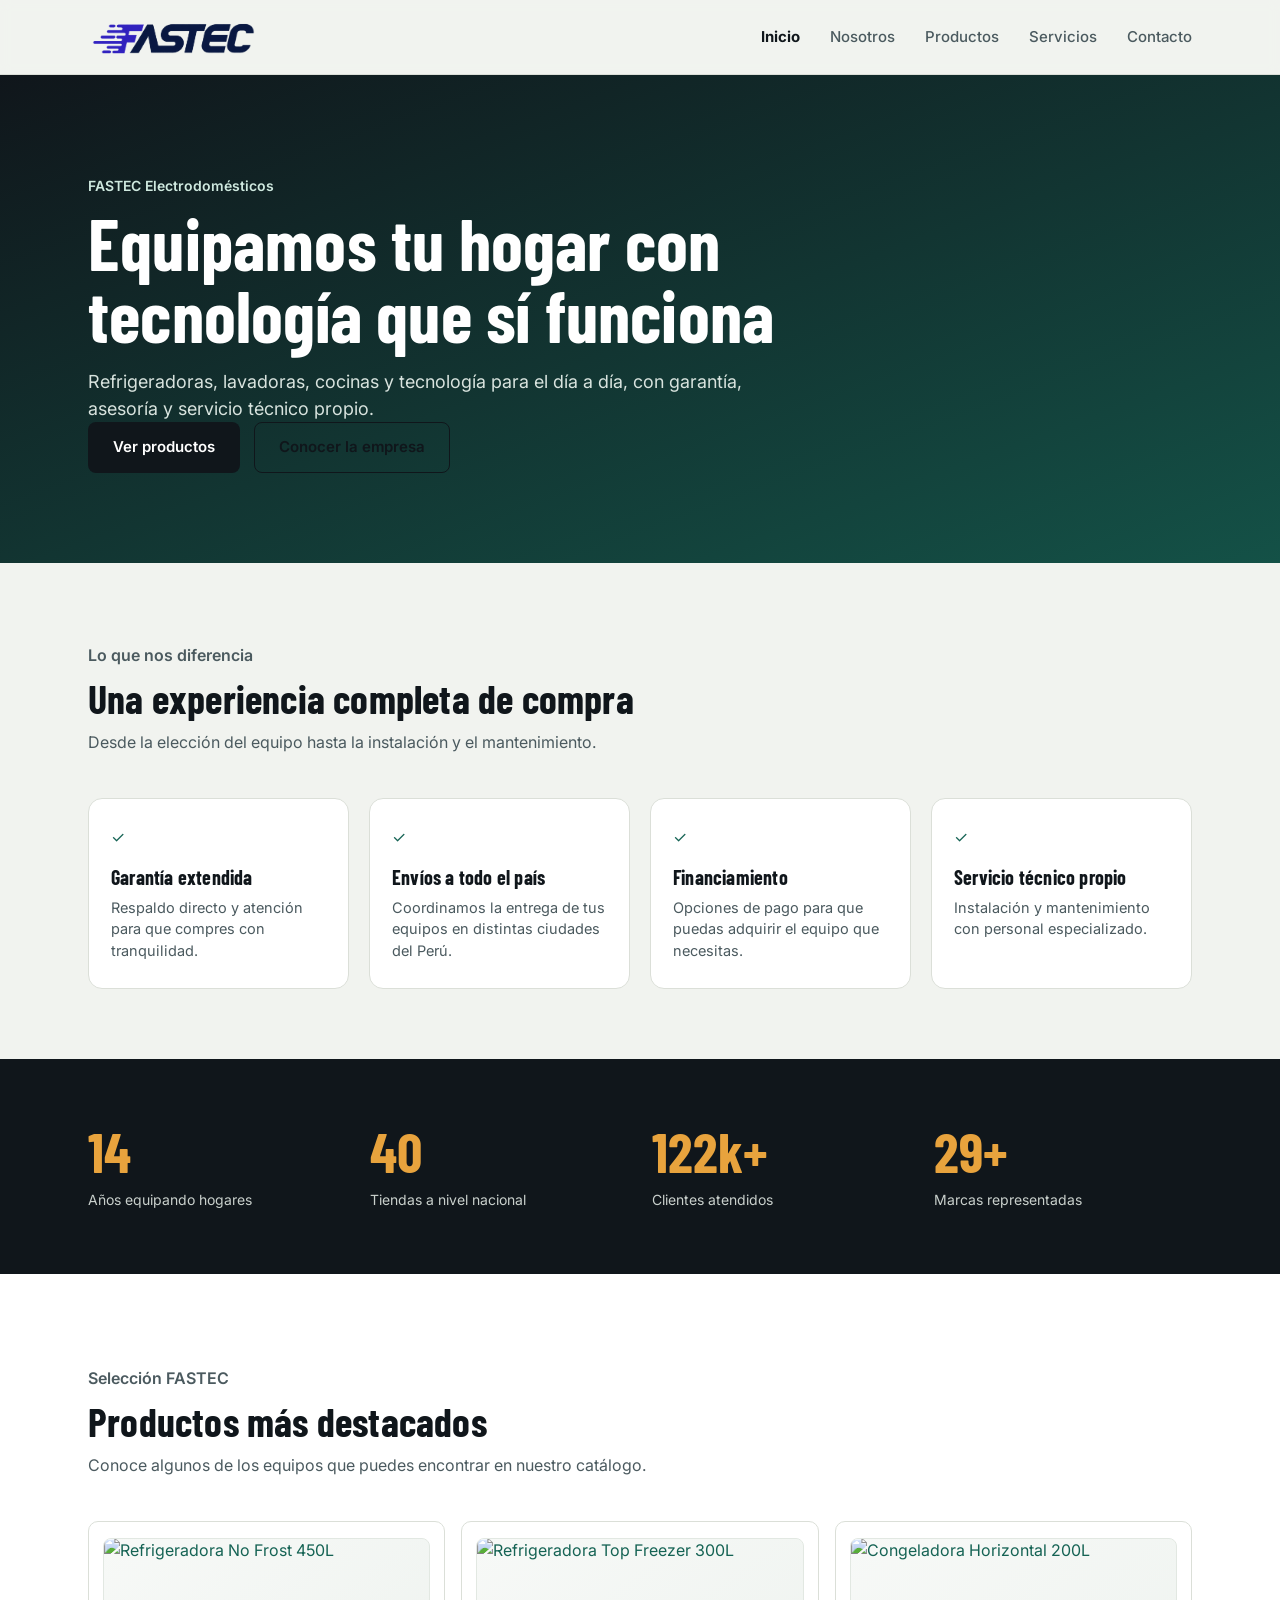
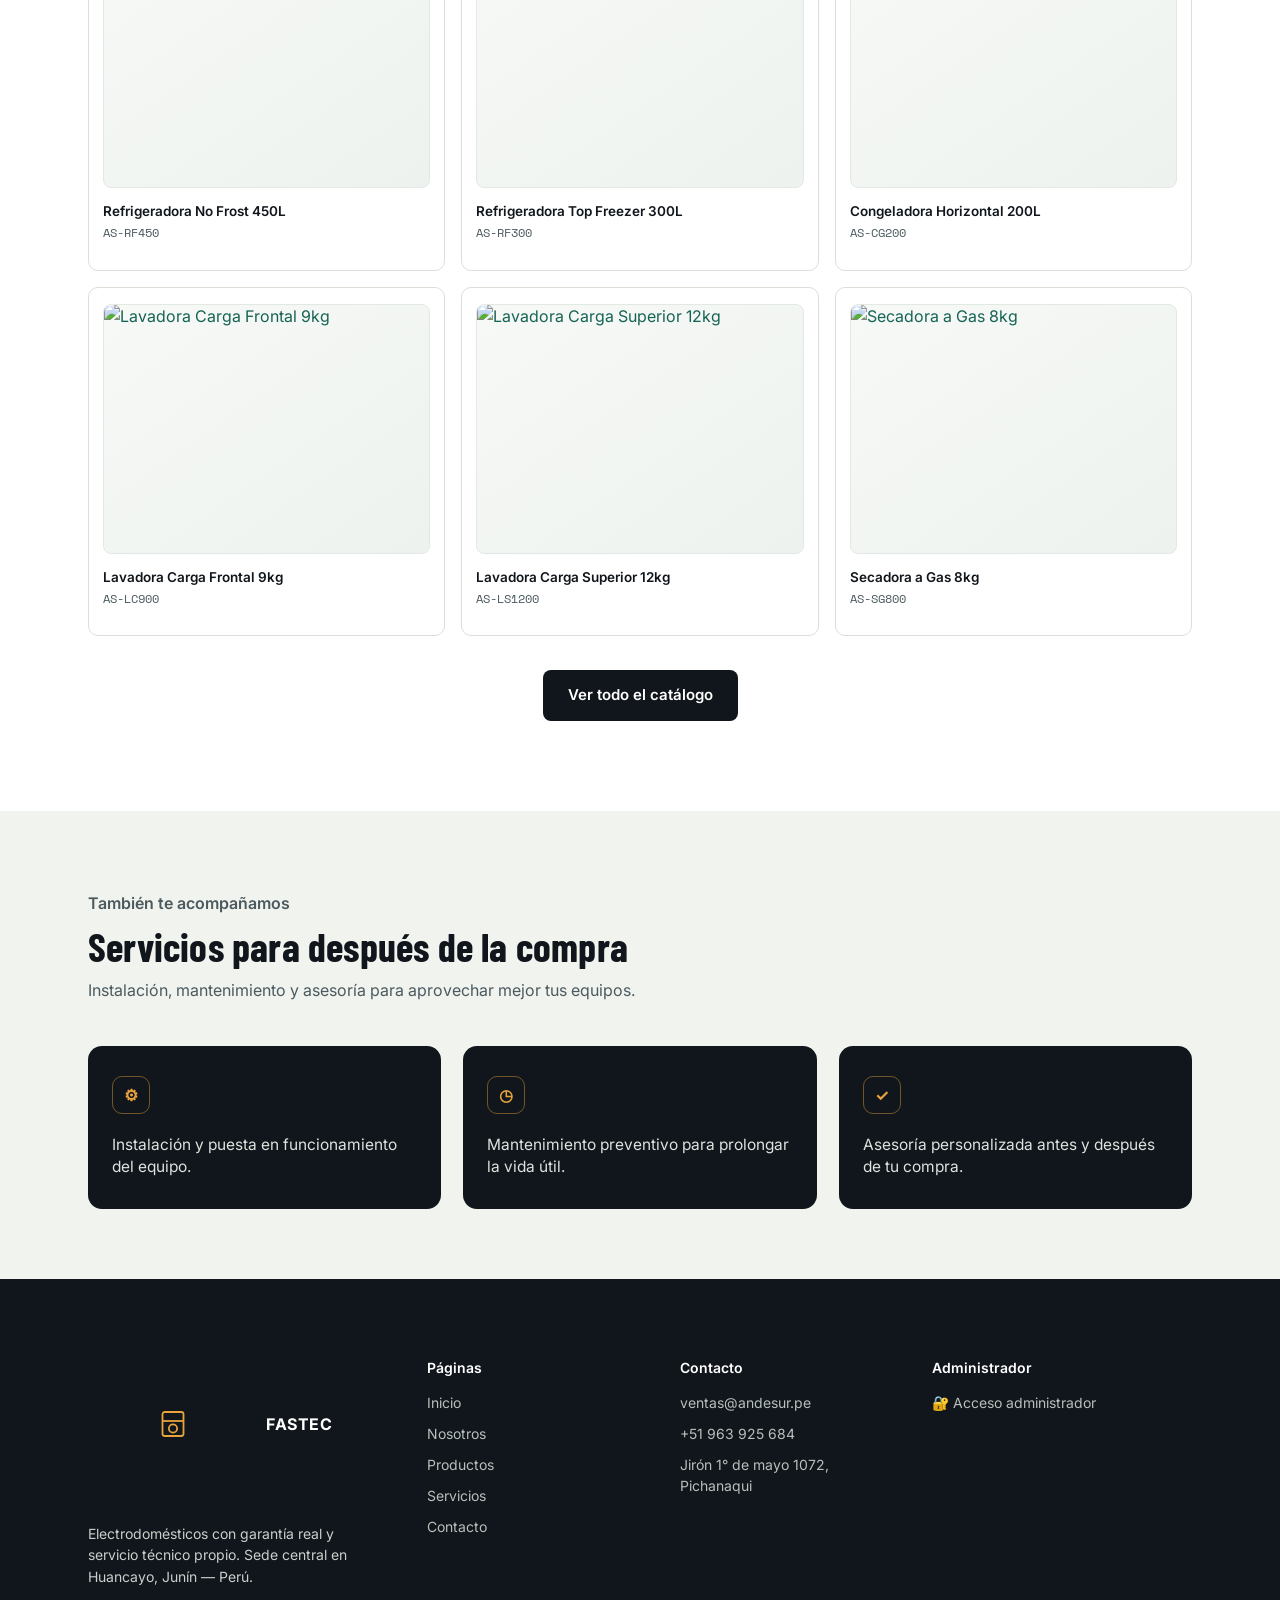
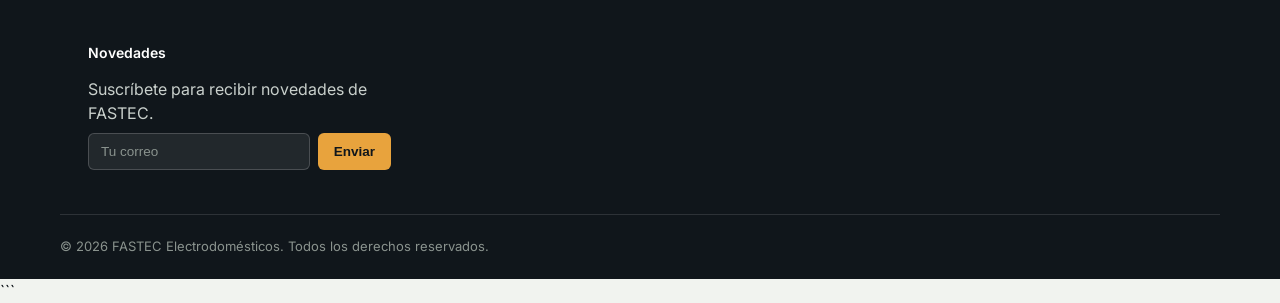
==== commit ca6943ea: "Add files via upload" ====
--- a/index.html
+++ b/index.html
@@ -4,7 +4,7 @@
 <meta charset="UTF-8">
 <meta name="viewport" content="width=device-width, initial-scale=1.0">
 
-<title>Inicio | Andesur</title>
+<title>Inicio | </title>
 
 <link rel="stylesheet" href="styles.css">
 
@@ -20,89 +20,7 @@
 <!-- =========================
      CABECERA
 ========================= -->
-
-<header class="site-header">
-
-  <div class="wrap header-inner">
-
-    <a href="index.html" class="brand">
-
-      <span class="brand-mark" aria-hidden="true">
-
-        <svg viewBox="0 0 40 40" width="34" height="34">
-
-          <rect
-            x="6"
-            y="4"
-            width="28"
-            height="32"
-            rx="3"
-            fill="none"
-            stroke="currentColor"
-            stroke-width="2.4"
-          />
-
-          <line
-            x1="6"
-            y1="16"
-            x2="34"
-            y2="16"
-            stroke="currentColor"
-            stroke-width="2.4"
-          />
-
-          <circle
-            cx="20"
-            cy="26"
-            r="5.5"
-            fill="none"
-            stroke="currentColor"
-            stroke-width="2.4"
-          />
-
-          <circle
-            cx="11"
-            cy="10"
-            r="1.6"
-            fill="currentColor"
-          />
-
-        </svg>
-
-      </span>
-
-      <span class="brand-name">Andesur</span>
-
-    </a>
-
-
-    <!-- MENÚ -->
-
-    <nav class="main-nav" id="mainNav">
-
-      <a href="index.html" class="active">
-        Inicio
-      </a>
-
-      <a href="nosotros.html">
-        Nosotros
-      </a>
-
-      <a href="productos.html">
-        Productos
-      </a>
-
-      <a href="servicios.html">
-        Servicios
-      </a>
-
-      <a href="contacto.html">
-        Contacto
-      </a>
-
-    </nav>
-
-
+<div id="sharedHeader"></div>
     <!-- BOTÓN MENÚ MÓVIL -->
 
     <button
@@ -139,7 +57,7 @@
   <div class="wrap page-hero-inner">
 
     <p class="kicker">
-      Andesur Electrodomésticos
+      FASTEC Electrodomésticos
     </p>
 
     <h1>
@@ -368,7 +286,7 @@
     <div class="section-head">
 
       <p class="kicker">
-        Selección Andesur
+        Selección FASTEC
       </p>
 
       <h2>
@@ -543,7 +461,7 @@
         </span>
 
         <span class="brand-name">
-          Andesur
+          FASTEC
         </span>
 
       </span>
@@ -599,21 +517,21 @@
       <a href="mailto:ventas@andesur.pe">
 
         <span id="footerEmail">
-          ventas@andesur.pe
-        </span>
-
-      </a>
-
-      <a href="tel:+51999999999">
+          fastec0224@gmail.com
+        </span>
+
+      </a>
+
+      <a href="tel:+51963925684">
 
         <span id="footerPhone">
-          +51 999 999 999
+          +51 963 925 684
         </span>
 
       </a>
 
       <span>
-        Jr. Real 480, Huancayo
+        Jirón 1° de mayo 1072, Pichanaqui
       </span>
 
     </div>
@@ -651,7 +569,7 @@
       </h4>
 
       <p>
-        Suscríbete para recibir novedades de Andesur.
+        Suscríbete para recibir novedades de FASTEC.
       </p>
 
 
@@ -686,7 +604,7 @@
   <div class="wrap footer-bottom">
 
     <span>
-      © 2026 Andesur Electrodomésticos.
+      © 2026 FASTEC Electrodomésticos.
       Todos los derechos reservados.
     </span>
 
@@ -705,6 +623,7 @@
 
 <script src="footer-data.js"></script>
 
+<script src="header.js"></script>
 <script src="script.js"></script>
 
 
--- a/styles.css
+++ b/styles.css
@@ -199,16 +199,29 @@
   justify-content:space-between;
   height:74px;
 }
-.brand{
-  display:flex;
-  align-items:center;
-  gap:10px;
-}
-.brand-mark{ color:var(--green-dark); display:flex; }
-.brand-name{
-  font-family:var(--font-display);
-  font-size:26px;
-  font-weight:700;
+.brand {
+  display: flex;
+  align-items: center;
+  text-decoration: none;
+}
+
+.brand-mark {
+  width: 170px;
+  height: 170px;
+  display: flex;
+  align-items: center;
+  justify-content: center;
+  overflow: hidden;
+  flex-shrink: 0;
+}
+
+.brand-mark img {
+  width: 170px;
+  height: 170px;
+  max-width: 170px;
+  max-height: 170px;
+  object-fit: contain;
+  display: block;
 }
 .main-nav{
   display:flex;
@@ -672,6 +685,33 @@
 .store-list strong{ color:var(--ink); margin-right:6px; }
 .location-visual{ color:var(--green-dark); max-width:220px; margin:0 auto; }
 
+
+/* Mapa de Google ancho en Contacto */
+.contact-map-wide{
+  margin-top:48px;
+}
+.contact-map-heading{
+  margin-bottom:18px;
+}
+.contact-map-frame{
+  width:100%;
+  height:390px;
+  overflow:hidden;
+  border:1px solid var(--line);
+  border-radius:12px;
+  background:#fff;
+  box-shadow:0 10px 30px rgba(0,0,0,.08);
+}
+.contact-map-frame iframe{
+  width:100%;
+  height:100%;
+  border:0;
+  display:block;
+}
+.contact-map-link{
+  margin-top:12px;
+}
+
 /* ===== Footer ===== */
 .site-footer{
   background:var(--ink);
@@ -707,6 +747,29 @@
   color:#B8C0BB;
 }
 .footer-col a:hover{ color:#fff; }
+
+.footer-map-frame{
+  width:100%;
+  max-width:360px;
+  height:170px;
+  overflow:hidden;
+  border:1px solid rgba(255,255,255,.16);
+  border-radius:10px;
+  background:#fff;
+}
+.footer-map-frame iframe{
+  width:100%;
+  height:100%;
+  border:0;
+  display:block;
+}
+.map-link{
+  display:inline-block !important;
+  margin-top:9px;
+  font-size:13px !important;
+  color:rgba(255,255,255,.82) !important;
+}
+.map-link:hover{ color:#fff !important; }
 .news-form{
   display:flex;
   gap:8px;
@@ -776,8 +839,9 @@
   .location-grid{ grid-template-columns:1fr; }
   .location-visual{ display:none; }
   .footer-grid{ grid-template-columns:1fr 1fr; }
-}
-@media (max-width:680px){
+}@media (max-width:680px){
+  .contact-map-wide{ margin-top:38px; }
+  .contact-map-frame{ height:300px; border-radius:10px; }
   .cover-data{ gap:20px 30px; }
   .cover-data-item{ min-width:80px; }
   .product-tooltip{ min-width:160px; font-size:12px; }
@@ -1154,3 +1218,36 @@
   .category-filter{white-space:nowrap;}
   .admin-service-row{grid-template-columns:1fr;}
 }
+
+/* ===== Compra por WhatsApp al hacer clic en un producto ===== */
+.live-product-card{
+  cursor:pointer;
+  transition:transform .2s ease, box-shadow .2s ease, border-color .2s ease;
+}
+.live-product-card:hover,
+.live-product-card:focus-visible{
+  transform:translateY(-4px);
+  box-shadow:0 12px 28px rgba(0,0,0,.10);
+  border-color:var(--green-dark);
+  outline:none;
+}
+
+
+/* ===== Encabezado compartido ===== */
+.brand-name{display:inline-block;font-weight:700;letter-spacing:.5px;margin-left:8px;}
+.main-nav a.active{color:var(--ink);font-weight:700;}
+@media (max-width: 768px){
+  .header-inner{height:68px;}
+  .brand-mark,.brand-mark img{width:38px;height:38px;max-width:38px;max-height:38px;}
+  .brand-name{font-size:16px;}
+  .nav-toggle{display:flex;}
+  .main-nav{
+    position:absolute;left:16px;right:16px;top:calc(100% + 8px);
+    display:none;flex-direction:column;align-items:stretch;gap:0;
+    background:var(--panel);border:1px solid var(--line);
+    border-radius:8px;padding:8px;box-shadow:0 15px 35px rgba(0,0,0,.12);
+  }
+  .main-nav.open{display:flex;}
+  .main-nav a{padding:12px 14px;border-radius:6px;}
+  .main-nav a:hover,.main-nav a.active{background:rgba(64,85,72,.08);}
+}
